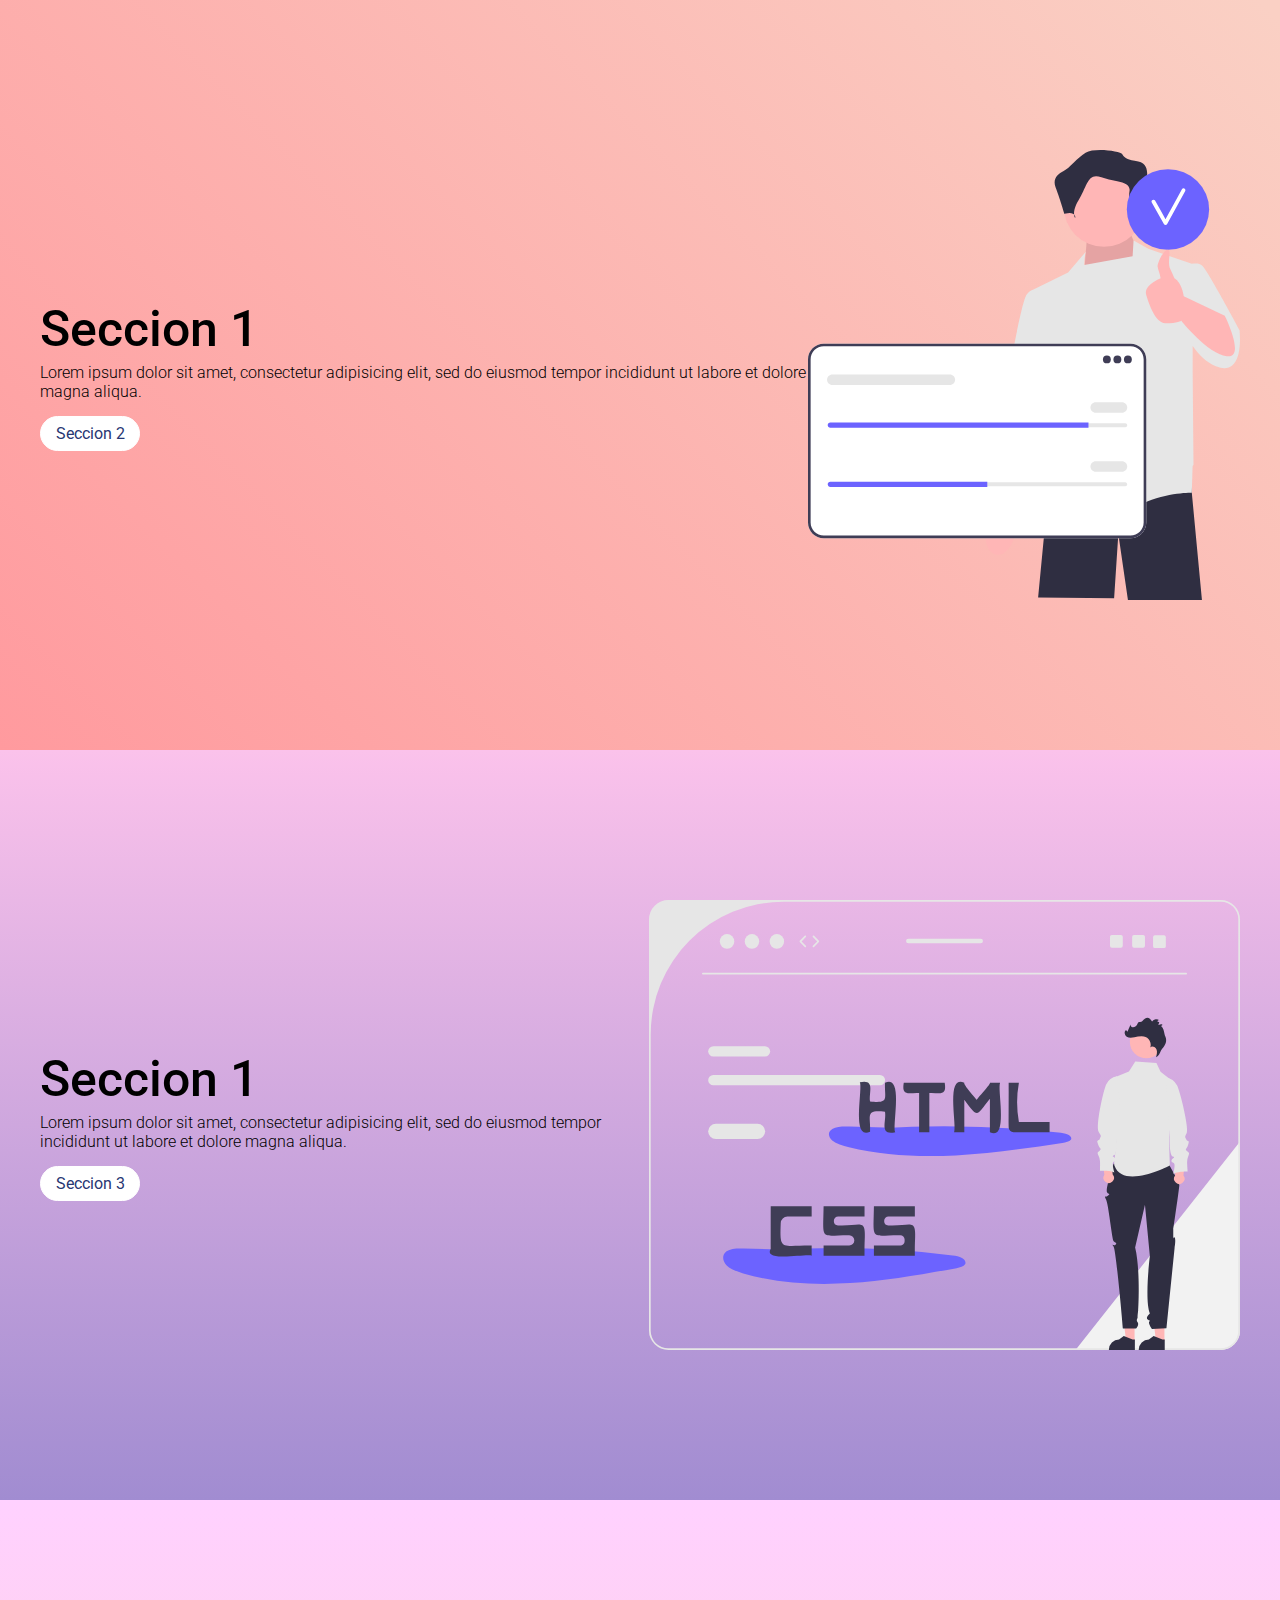
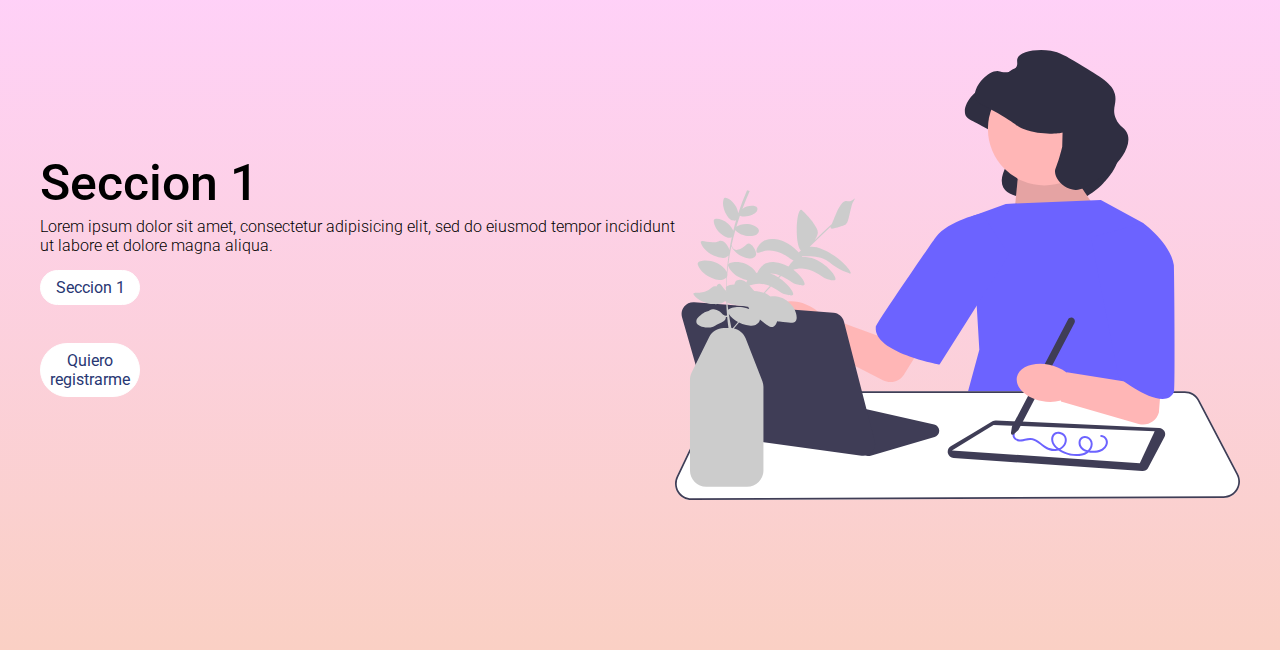
==== index.html @ f8d4180f "Files" ====
<!DOCTYPE html>
<html lang="en">

<head>
  <meta name="description" content="Puro HTML Y CSS" />
  <meta charset="utf-8">
  <title>HTML+CSS+PHP+SQL</title>
  <meta name="viewport" content="width=device-width, initial-scale=1">
  <meta name="author" content="">
  <link rel="stylesheet" href="estilos.css">
  <link rel="preconnect" href="https://fonts.googleapis.com">
  <link rel="preconnect" href="https://fonts.gstatic.com" crossorigin>
  <link href="https://fonts.googleapis.com/css2?family=Roboto:wght@300&display=swap" rel="stylesheet">
</head>

<body>
  
<section id="sec1">
  <div class="contenedor-texto">
  <h2>Seccion 1 </h2>
  <p>Lorem ipsum dolor sit amet, consectetur adipisicing elit, sed do eiusmod</a>
  tempor incididunt ut labore et dolore magna aliqua.</p>   
  <a href="#sec2">Seccion 2</a>
  </div>
  <img src="uno.svg">
</section>

<section id="sec2">
  <div class="contenedor-texto">
  <h2>Seccion 1 </h2>
  <p>Lorem ipsum dolor sit amet, consectetur adipisicing elit, sed do eiusmod
  tempor incididunt ut labore et dolore magna aliqua.</p> 
  <a href="#sec3">Seccion 3</a>
  </div>
  <img src="dos.svg">
</section>

<section id="sec3">
  <div class="contenedor-texto">
  <h2>Seccion 1 </h2>
  <p>Lorem ipsum dolor sit amet, consectetur adipisicing elit, sed do eiusmod
  tempor incididunt ut labore et dolore magna aliqua.</p> 
  <a href="#sec1">Seccion 1</a>
  <br>
  <br>
  <br>
  <a href="form_registro.php">Quiero registrarme</a>
  </div>
  <img src="tres.svg">
</section>
</body>
</html>
---- estilos.css ----
*{
	margin: 0;
	padding:  0;
	box-sizing: border-box;
}


html{
	scroll-behavior: smooth;/* comportamiento smooth*/
}
body{
	font-family: 'Roboto', sans-serif;
}

section{
	height: 750px;
	display: flex;
	justify-content: space-evenly;
	padding: 0 40px;
	align-items: center;
}
section h2{
	font-size: 50px;
	font-weight: 500;
	margin-bottom: 5px;
}
section p{
	font-weight: 300;
	margin-bottom: 15px;
}

section a{
display: inline-block;
padding: 7px;
color: #283773;
text-decoration: none;
width: 100px;
text-align: center;
border: 1px solid #fff;
border-radius: 50px;
background-color: white;

}

section img{
	height: 60%;
}

section:nth-child(1){
background-image: linear-gradient(45deg, #ff9a9e 0%, #fad0c4 99%, #fad0c4 100%);
}
section:nth-child(2){
background-image: linear-gradient(to top, #a18cd1 0%, #fbc2eb 100%);
}
section:nth-child(3){
	background-image: linear-gradient(to top, #fad0c4 0%, #ffd1ff 100%);
}

/* comportamiento responsive*/
@media screen and (max-width: 1000px){
	section{
		flex-direction: column-reverse;
		align-content: center;
	}
	section>img{
		height: 40%;
	}
	.contenedor-texto{
		text-align: center;
	}
}

/*boton*/
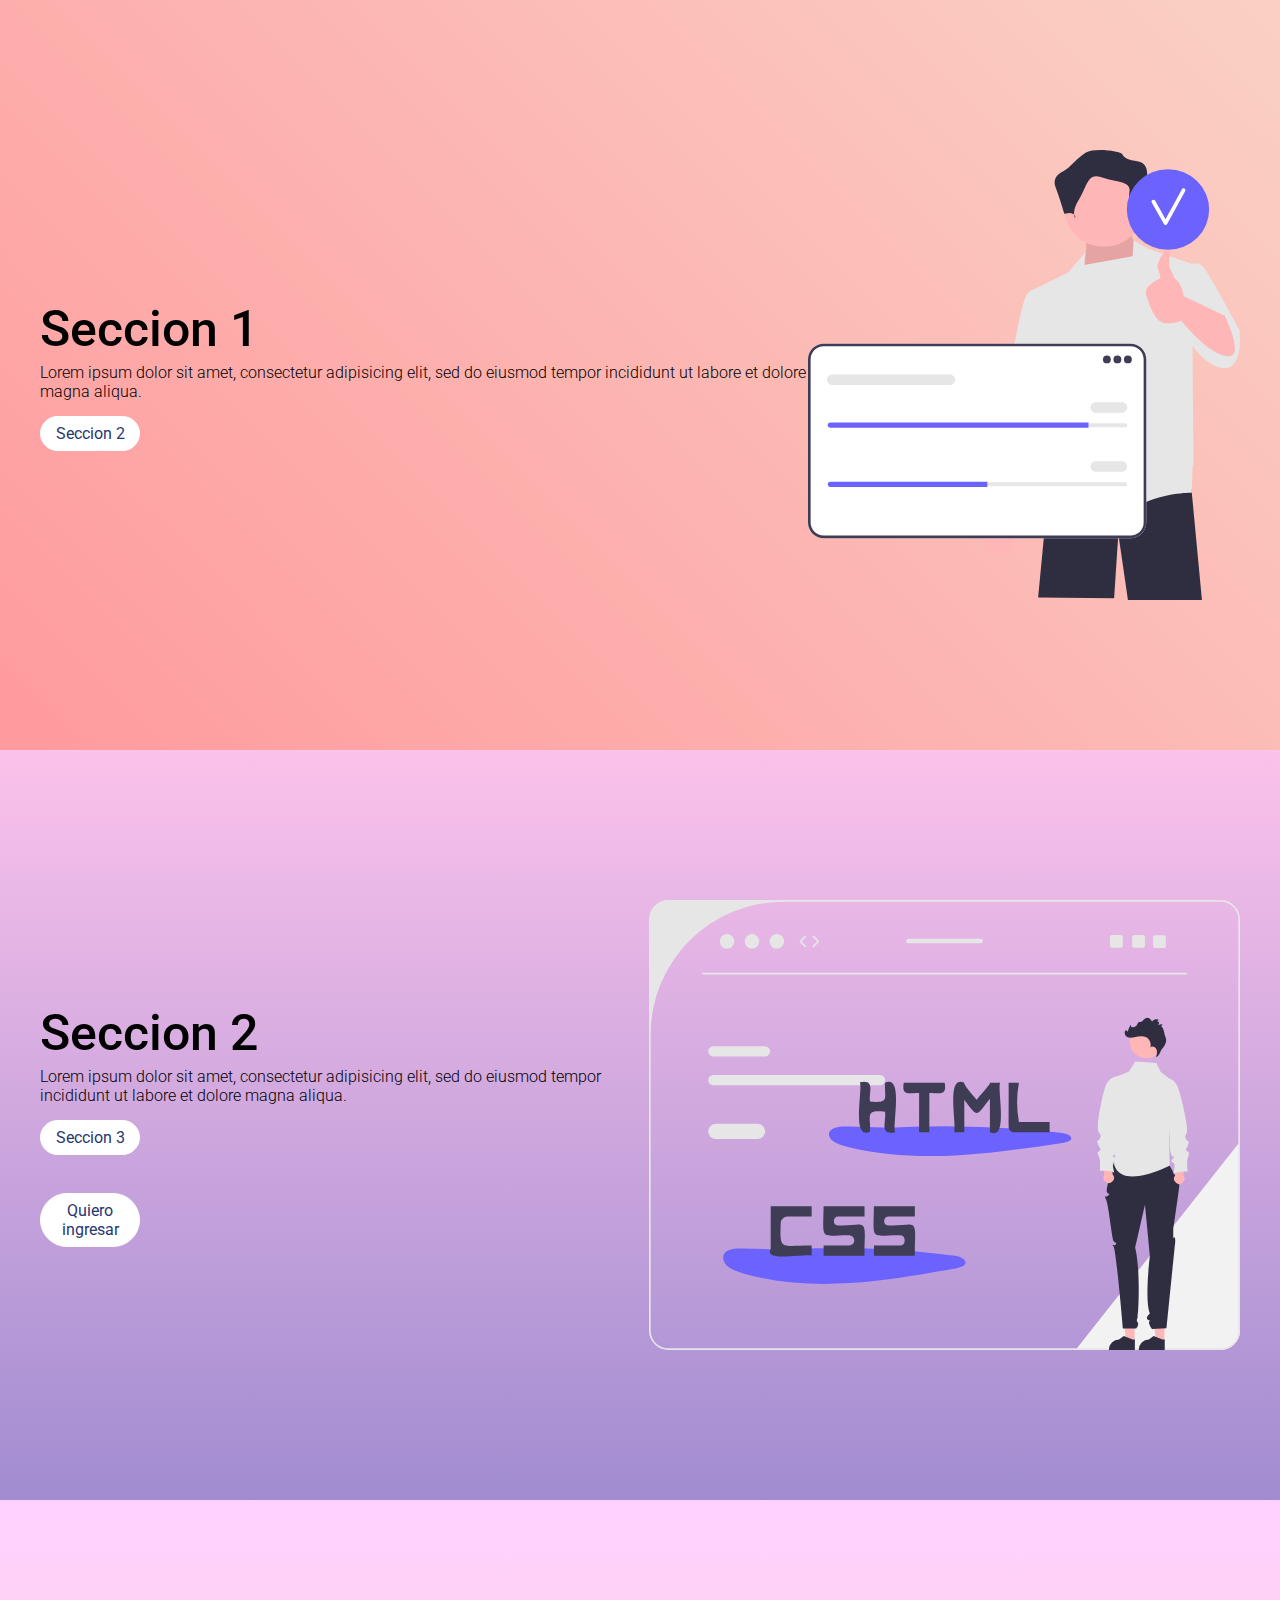
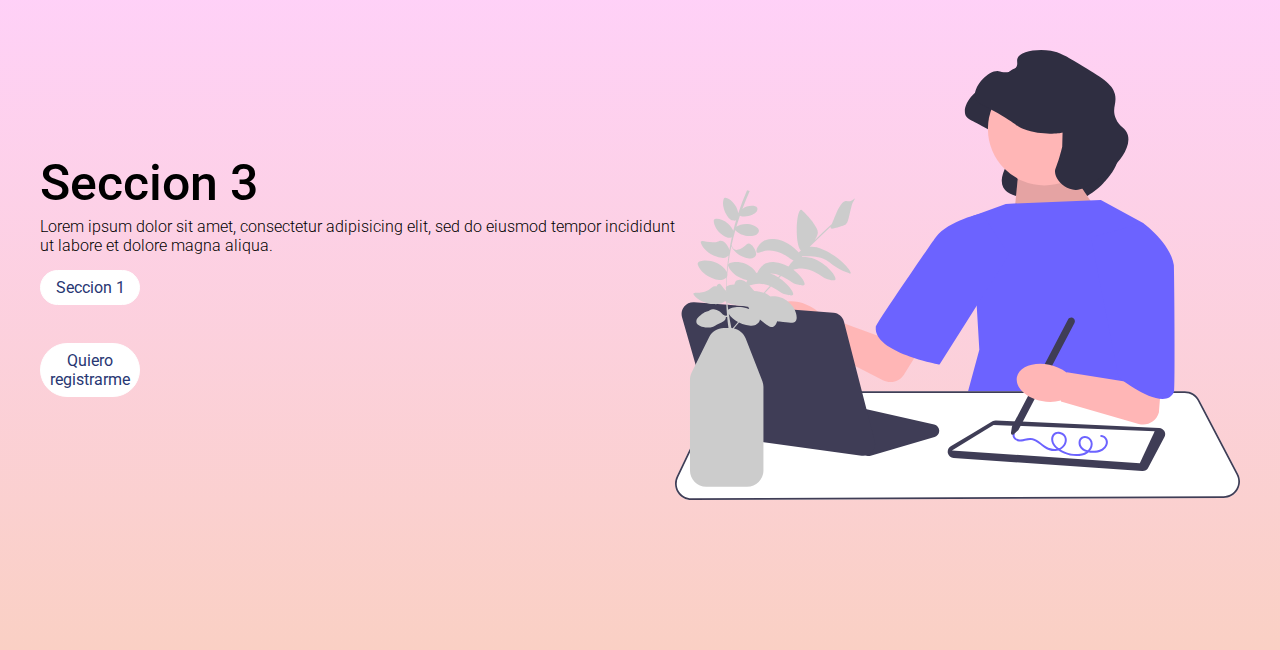
==== commit c09a664d: "se agregó login+page404" ====
--- a/index.html
+++ b/index.html
@@ -27,17 +27,21 @@
 
 <section id="sec2">
   <div class="contenedor-texto">
-  <h2>Seccion 1 </h2>
+  <h2>Seccion 2</h2>
   <p>Lorem ipsum dolor sit amet, consectetur adipisicing elit, sed do eiusmod
   tempor incididunt ut labore et dolore magna aliqua.</p> 
   <a href="#sec3">Seccion 3</a>
+  <br>
+  <br>
+  <br>
+  <a href="form_login.php">Quiero ingresar</a>
   </div>
   <img src="dos.svg">
 </section>
 
 <section id="sec3">
   <div class="contenedor-texto">
-  <h2>Seccion 1 </h2>
+  <h2>Seccion 3 </h2>
   <p>Lorem ipsum dolor sit amet, consectetur adipisicing elit, sed do eiusmod
   tempor incididunt ut labore et dolore magna aliqua.</p> 
   <a href="#sec1">Seccion 1</a>
